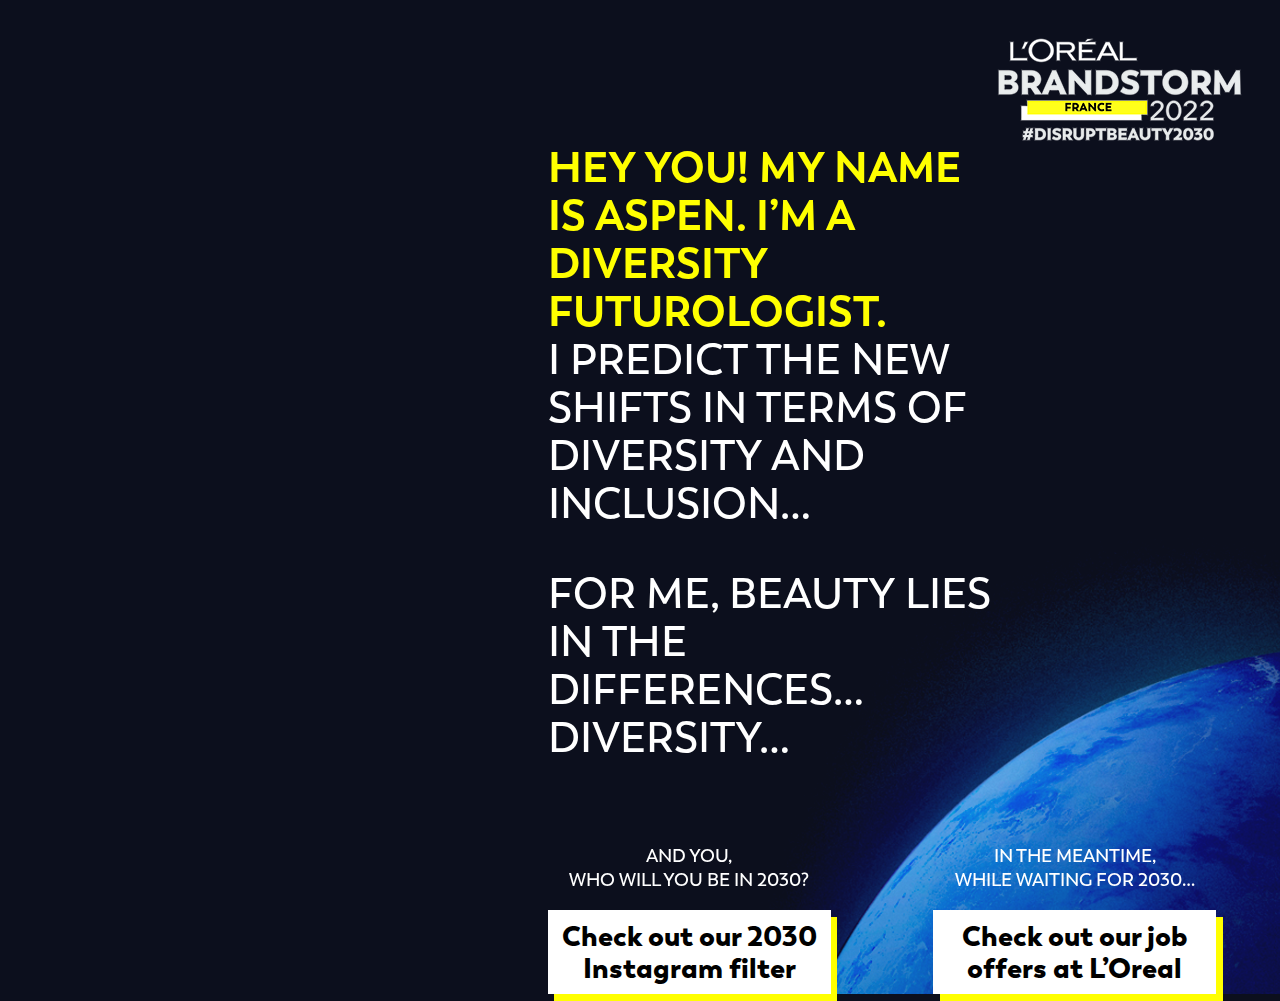
==== index.html @ 90a66a09 "First version" ====
<!doctype html>
<html class="no-js" lang="">

<head>
	<meta charset="utf-8">
	<title></title>
	<meta name="description" content="">
	<meta name="viewport" content="width=device-width, initial-scale=1">

	<meta property="og:title" content="">
	<meta property="og:type" content="">
	<meta property="og:url" content="">
	<meta property="og:image" content="">

	<!--  <link rel="manifest" href="site.webmanifest">-->
	<link rel="apple-touch-icon" href="icon.png">
	<!-- Place favicon.ico in the root directory -->

	<link rel="stylesheet" href="css/normalize.css">
	<link rel="stylesheet" href="css/main.css">

	<meta name="theme-color" content="#0c0f1d">
</head>

<body>

<header>
	<img src="images/logo-brandstorm-france-2022.png" alt="">
</header>
<article class="main-holder">
	<div class="video-face">
		<video src="videos/ASPEN.mp4" type="video/mp4"  autoplay muted loop></video>
	</div>
	<div class="bio">
		<p>
			<span>
				Hey you! My name is Aspen.
				I’m a diversity futurologist.
			</span>

			I predict the new shifts in terms
			of diversity and inclusion…
		</p>
		<p>
			For me, beauty lies in the differences… Diversity…
		</p>
		<div class="links">
			<div class="link">
				<p>
					And you,<br>
					who will you be in 2030?
				</p>
				<a href="https://www.instagram.com/ar/392877308940276/" target="_blank">
					Check out our 2030<br/>
					Instagram filter
				</a>
			</div>
			<div class="link">
				<p>
					In the meantime,<br>
					while waiting for 2030…
				</p>
				<a href="" target="_blank">
					Check out our job<br>
					offers at L’Oreal
				</a>
			</div>
		</div>
	</div>
</article>

<script src="js/vendor/modernizr-3.11.2.min.js"></script>
<script src="js/plugins.js"></script>
<script src="js/main.js"></script>

<!-- Google Analytics: change UA-XXXXX-Y to be your site's ID. -->
<script>
    window.ga = function () { ga.q.push(arguments) }; ga.q = []; ga.l = +new Date;
    ga('create', 'UA-XXXXX-Y', 'auto'); ga('set', 'anonymizeIp', true); ga('set', 'transport', 'beacon'); ga('send', 'pageview')
</script>
<script src="https://www.google-analytics.com/analytics.js" async></script>
</body>

</html>
---- css/main.css ----
/*! HTML5 Boilerplate v8.0.0 | MIT License | https://html5boilerplate.com/ */
/* main.css 2.1.0 | MIT License | https://github.com/h5bp/main.css#readme */
/*
 * What follows is the result of much research on cross-browser styling.
 * Credit left inline and big thanks to Nicolas Gallagher, Jonathan Neal,
 * Kroc Camen, and the H5BP dev community and team.
 */
/* ==========================================================================
   Base styles: opinionated defaults
   ========================================================================== */
html {
  color: #222;
  font-size: 1em;
  line-height: 1.4;
}
/*
 * Remove text-shadow in selection highlight:
 * https://twitter.com/miketaylr/status/12228805301
 *
 * Vendor-prefixed and regular ::selection selectors cannot be combined:
 * https://stackoverflow.com/a/16982510/7133471
 *
 * Customize the background color to match your design.
 */
::-moz-selection {
  background: #b3d4fc;
  text-shadow: none;
}
::selection {
  background: #b3d4fc;
  text-shadow: none;
}
/*
 * A better looking default horizontal rule
 */
hr {
  display: block;
  height: 1px;
  border: 0;
  border-top: 1px solid #ccc;
  margin: 1em 0;
  padding: 0;
}
/*
 * Remove the gap between audio, canvas, iframes,
 * images, videos and the bottom of their containers:
 * https://github.com/h5bp/html5-boilerplate/issues/440
 */
audio,
canvas,
iframe,
img,
svg,
video {
  vertical-align: middle;
}
/*
 * Remove default fieldset styles.
 */
fieldset {
  border: 0;
  margin: 0;
  padding: 0;
}
/*
 * Allow only vertical resizing of textareas.
 */
textarea {
  resize: vertical;
}
/* ==========================================================================
   Author's custom styles
   ========================================================================== */
/* ==========================================================================
   Helper classes
   ========================================================================== */
/*
 * Hide visually and from screen readers
 */
.hidden,
[hidden] {
  display: none !important;
}
/*
 * Hide only visually, but have it available for screen readers:
 * https://snook.ca/archives/html_and_css/hiding-content-for-accessibility
 *
 * 1. For long content, line feeds are not interpreted as spaces and small width
 *    causes content to wrap 1 word per line:
 *    https://medium.com/@jessebeach/beware-smushed-off-screen-accessible-text-5952a4c2cbfe
 */
.sr-only {
  border: 0;
  clip: rect(0, 0, 0, 0);
  height: 1px;
  margin: -1px;
  overflow: hidden;
  padding: 0;
  position: absolute;
  white-space: nowrap;
  width: 1px;
  /* 1 */
}
/*
 * Extends the .sr-only class to allow the element
 * to be focusable when navigated to via the keyboard:
 * https://www.drupal.org/node/897638
 */
.sr-only.focusable:active,
.sr-only.focusable:focus {
  clip: auto;
  height: auto;
  margin: 0;
  overflow: visible;
  position: static;
  white-space: inherit;
  width: auto;
}
/*
 * Hide visually and from screen readers, but maintain layout
 */
.invisible {
  visibility: hidden;
}
/*
 * Clearfix: contain floats
 *
 * For modern browsers
 * 1. The space content is one way to avoid an Opera bug when the
 *    `contenteditable` attribute is included anywhere else in the document.
 *    Otherwise it causes space to appear at the top and bottom of elements
 *    that receive the `clearfix` class.
 * 2. The use of `table` rather than `block` is only necessary if using
 *    `:before` to contain the top-margins of child elements.
 */
.clearfix::before,
.clearfix::after {
  content: " ";
  display: table;
}
.clearfix::after {
  clear: both;
}
::-webkit-scrollbar {
  width: 5px;
}
::-khtml-scrollbar {
  width: 5px;
}
::-moz-scrollbar {
  width: 5px;
}
::-ms-scrollbar {
  width: 5px;
}
::-o-scrollbar {
  width: 5px;
}
::-webkit-scrollbar-track {
  -webkit-box-shadow: inset 120px 120px 124px #24298f;
}
::-khtml-scrollbar-track {
  -webkit-box-shadow: inset 120px 120px 124px #24298f;
}
::-moz-scrollbar-track {
  -webkit-box-shadow: inset 120px 120px 124px #24298f;
}
::-webkit-scrollbar-thumb {
  -webkit-box-shadow: inset 0 0 76px #ffff00;
}
::-khtml-scrollbar-thumb {
  -webkit-box-shadow: inset 0 0 76px #ffff00;
}
::-moz-scrollbar-thumb {
  -webkit-box-shadow: inset 0 0 76px #ffff00;
}
@font-face {
  font-family: 'trenda-black';
  src: url('../fonts/Trenda-Black.otf') format('opentype');
  font-weight: normal;
  font-style: normal;
}
@font-face {
  font-family: 'trenda-bold';
  src: url('../fonts/Trenda-Bold.otf') format('opentype');
  font-weight: normal;
  font-style: normal;
}
@font-face {
  font-family: 'trenda-semibold';
  src: url('../fonts/Trenda-Semibold.otf') format('opentype');
  font-weight: normal;
  font-style: normal;
}
body {
  background: #0c0f1d url('../images/bg-brandstorm-france-2022.jpg') no-repeat center center;
  background-size: cover;
  background-blend-mode: lighten;
  overflow-x: hidden;
}
header {
  padding: 3vw 0 0 0;
  position: fixed;
  width: 100vw;
  top: 0;
  left: 0;
  z-index: 3;
}
header img {
  position: absolute;
  right: 3vw;
}
.main-holder {
  display: flex;
  align-items: center;
  align-content: center;
  width: 100vw;
  height: 100%;
  padding-top: 8vw;
}
.main-holder .video-face {
  width: 40%;
  padding: 0 0 0 3vw;
}
.main-holder .video-face video {
  width: 100%;
}
.main-holder .bio {
  width: 60%;
  padding: 0 5vw;
}
.main-holder .bio p {
  text-transform: uppercase;
  color: #ffffff;
  font-family: 'trenda-semibold';
  font-size: 42px;
  line-height: 48px;
  max-width: 68%;
}
.main-holder .bio p span {
  color: #ffff00;
  font-family: 'trenda-bold';
  display: block;
}
.main-holder .bio .links {
  display: flex;
  margin-top: 5vw;
}
.main-holder .bio .links .link {
  margin-right: 8vw;
  width: 50%;
}
.main-holder .bio .links .link:last-of-type {
  margin-right: 0;
}
.main-holder .bio .links p {
  font-size: 18px;
  line-height: 24px;
  text-align: center;
  max-width: 100%;
}
.main-holder .bio .links a {
  font-size: 28px;
  line-height: 32px;
  font-family: 'trenda-black';
  color: #000000;
  text-decoration: none;
  text-align: center;
  display: block;
  background: #ffffff;
  padding: 10px;
  position: relative;
  -webkit-transition: all cubic-bezier(0.34, 0.57, 0.21, 0.99) 0.6s;
  -khtml-transition: all cubic-bezier(0.34, 0.57, 0.21, 0.99) 0.6s;
  -moz-transition: all cubic-bezier(0.34, 0.57, 0.21, 0.99) 0.6s;
  transition: all cubic-bezier(0.34, 0.57, 0.21, 0.99) 0.6s;
}
.main-holder .bio .links a:after {
  content: '';
  position: absolute;
  z-index: -1;
  display: block;
  width: 100%;
  height: 100%;
  background: #ffff00;
  top: 0.5vw;
  left: 0.5vw;
  will-change: transform;
  -webkit-transition: all cubic-bezier(0.34, 0.57, 0.21, 0.99) 0.6s;
  -khtml-transition: all cubic-bezier(0.34, 0.57, 0.21, 0.99) 0.6s;
  -moz-transition: all cubic-bezier(0.34, 0.57, 0.21, 0.99) 0.6s;
  transition: all cubic-bezier(0.34, 0.57, 0.21, 0.99) 0.6s;
}
.main-holder .bio .links a:hover {
  background: #ffff00;
}
.main-holder .bio .links a:hover:after {
  background: #ffffff;
  transform: translateY(-0.2vw) translateX(-0.2vw);
}
@media screen and (min-width: 220px) and (max-width: 990px) {
  body {
    background: #0c0f1d url(../images/bg-brandstorm-france-2022.jpg) no-repeat center center;
    background-size: cover;
    background-blend-mode: lighten;
    overflow-x: hidden;
    background-attachment: fixed;
  }
  header {
    padding: 6vw 0 0 0;
    position: absolute;
    width: 100vw;
    top: 0;
    left: 0;
    display: flex;
    justify-content: center;
  }
  header img {
    position: relative;
    right: 0;
  }
  .main-holder {
    display: flex;
    align-items: center;
    align-content: center;
    width: 100vw;
    height: 100%;
    padding: 40vw 0 0 0;
    flex-wrap: wrap;
    justify-content: center;
  }
  .main-holder .video-face {
    width: 100%;
    padding: 0 5vw;
  }
  .main-holder .video-face video {
    width: 100%;
  }
  .main-holder .bio {
    width: 100%;
    padding: 0 5vw;
  }
  .main-holder .bio p {
    font-size: 6vw;
    line-height: 9vw;
  }
  .main-holder .bio p span {
    color: #ffff00;
    font-family: 'trenda-bold';
    display: block;
  }
}
@media only screen and (min-width: 35em) {
  /* Style adjustments for viewports that meet the condition */
}
@media print, (-webkit-min-device-pixel-ratio: 1.25), (min-resolution: 1.25dppx), (min-resolution: 120dpi) {
  /* Style adjustments for high resolution devices */
}
/* ==========================================================================
   Print styles.
   Inlined to avoid the additional HTTP request:
   https://www.phpied.com/delay-loading-your-print-css/
   ========================================================================== */
@media print {
  *,
  *::before,
  *::after {
    background: #fff !important;
    color: #000 !important;
    /* Black prints faster */
    box-shadow: none !important;
    text-shadow: none !important;
  }
  a,
  a:visited {
    text-decoration: underline;
  }
  a[href]::after {
    content: " (" attr(href) ")";
  }
  abbr[title]::after {
    content: " (" attr(title) ")";
  }
  /*
	 * Don't show links that are fragment identifiers,
	 * or use the `javascript:` pseudo protocol
	 */
  a[href^="#"]::after,
  a[href^="javascript:"]::after {
    content: "";
  }
  pre {
    white-space: pre-wrap !important;
  }
  pre,
  blockquote {
    border: 1px solid #999;
    page-break-inside: avoid;
  }
  /*
	 * Printing Tables:
	 * https://web.archive.org/web/20180815150934/http://css-discuss.incutio.com/wiki/Printing_Tables
	 */
  thead {
    display: table-header-group;
  }
  tr,
  img {
    page-break-inside: avoid;
  }
  p,
  h2,
  h3 {
    orphans: 3;
    widows: 3;
  }
  h2,
  h3 {
    page-break-after: avoid;
  }
}
/*# sourceMappingURL=main.css.map */
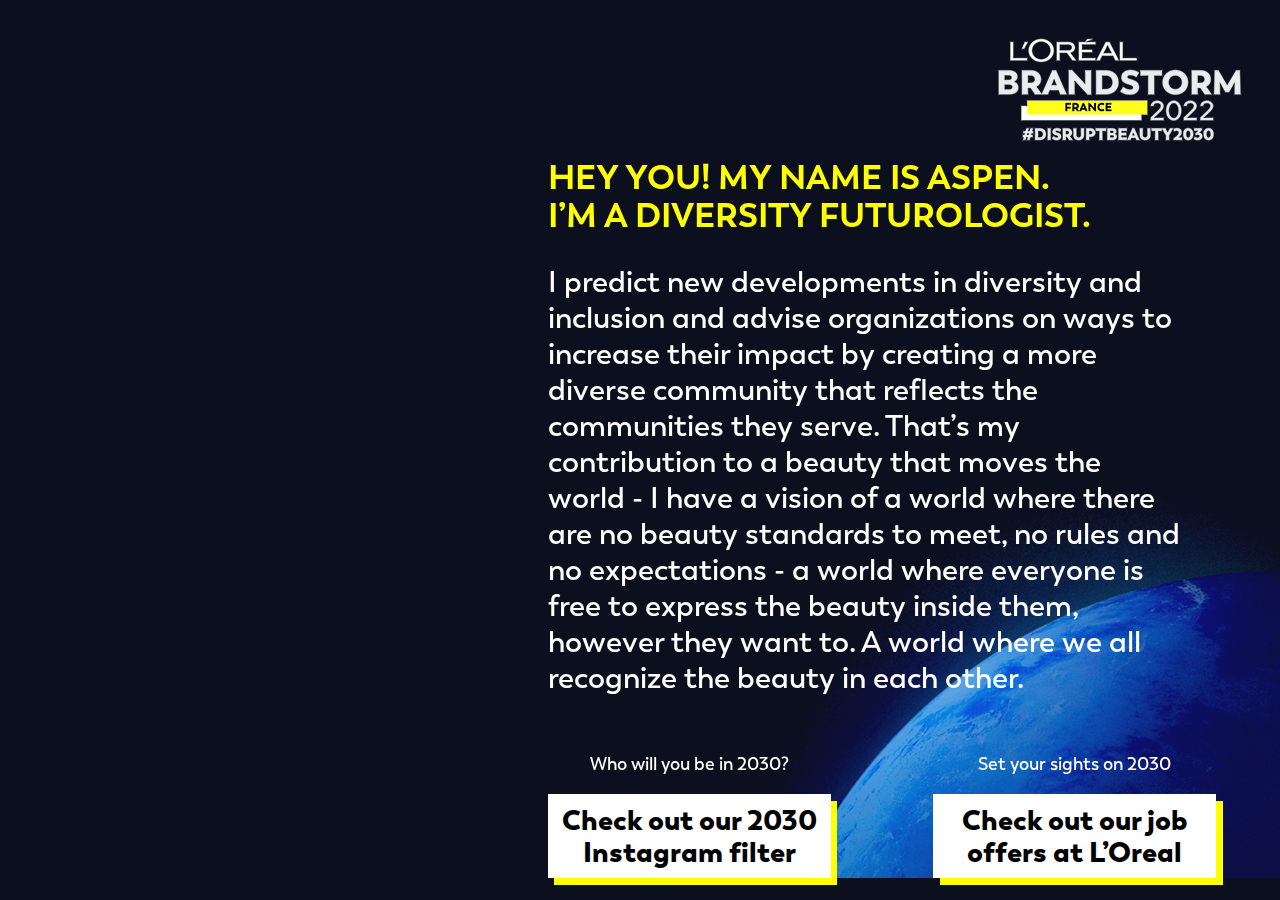
==== commit ca001dcf: "css and layout updates" ====
--- a/index.html
+++ b/index.html
@@ -3,14 +3,14 @@
 
 <head>
 	<meta charset="utf-8">
-	<title></title>
+	<title>L'Oréal Brandstorm France 2022</title>
 	<meta name="description" content="">
 	<meta name="viewport" content="width=device-width, initial-scale=1">
 
-	<meta property="og:title" content="">
-	<meta property="og:type" content="">
+	<meta property="og:title" content="L'Oréal Brandstorm France 2022">
+	<meta property="og:type" content="website">
 	<meta property="og:url" content="">
-	<meta property="og:image" content="">
+	<meta property="og:image" content="images/logo-brandstorm-france-2022.png">
 
 	<!--  <link rel="manifest" href="site.webmanifest">-->
 	<link rel="apple-touch-icon" href="icon.png">
@@ -34,21 +34,19 @@
 	<div class="bio">
 		<p>
 			<span>
-				Hey you! My name is Aspen.
+				Hey you! My name is Aspen.<br>
 				I’m a diversity futurologist.
 			</span>
-
-			I predict the new shifts in terms
-			of diversity and inclusion…
 		</p>
 		<p>
-			For me, beauty lies in the differences… Diversity…
+			I predict new developments in diversity and inclusion and advise organizations on ways to increase their impact by creating
+			a more diverse community that reflects the communities they serve. That’s my contribution to a beauty that moves the world - I have a vision of a world where there are no beauty standards
+			to meet, no rules and no expectations - a world where everyone is free to express the beauty inside them, however they want to. A world where we all recognize the beauty in each other.
 		</p>
 		<div class="links">
 			<div class="link">
 				<p>
-					And you,<br>
-					who will you be in 2030?
+					Who will you be in 2030?
 				</p>
 				<a href="https://www.instagram.com/ar/392877308940276/" target="_blank">
 					Check out our 2030<br/>
@@ -57,10 +55,9 @@
 			</div>
 			<div class="link">
 				<p>
-					In the meantime,<br>
-					while waiting for 2030…
+					Set your sights on 2030
 				</p>
-				<a href="" target="_blank">
+				<a href="https://careers.loreal.com/ " target="_blank">
 					Check out our job<br>
 					offers at L’Oreal
 				</a>
--- a/css/main.css
+++ b/css/main.css
@@ -216,11 +216,13 @@
   align-content: center;
   width: 100vw;
   height: 100%;
-  padding-top: 8vw;
+  padding-top: 10vw;
 }
 .main-holder .video-face {
   width: 40%;
   padding: 0 0 0 3vw;
+  position: relative;
+  bottom: 5vw;
 }
 .main-holder .video-face video {
   width: 100%;
@@ -230,21 +232,23 @@
   padding: 0 5vw;
 }
 .main-holder .bio p {
-  text-transform: uppercase;
   color: #ffffff;
   font-family: 'trenda-semibold';
-  font-size: 42px;
-  line-height: 48px;
-  max-width: 68%;
+  font-size: 30px;
+  line-height: 36px;
+  max-width: 95%;
 }
 .main-holder .bio p span {
+  text-transform: uppercase;
+  font-size: 34px;
+  line-height: 38px;
   color: #ffff00;
   font-family: 'trenda-bold';
   display: block;
 }
 .main-holder .bio .links {
   display: flex;
-  margin-top: 5vw;
+  margin-top: 3vw;
 }
 .main-holder .bio .links .link {
   margin-right: 8vw;
@@ -300,7 +304,7 @@
 }
 @media screen and (min-width: 220px) and (max-width: 990px) {
   body {
-    background: #0c0f1d url(../images/bg-brandstorm-france-2022.jpg) no-repeat center center;
+    background: #0c0f1d url(../images/bg-brandstorm-france-2022.jpg) no-repeat top right;
     background-size: cover;
     background-blend-mode: lighten;
     overflow-x: hidden;
@@ -341,13 +345,32 @@
     padding: 0 5vw;
   }
   .main-holder .bio p {
-    font-size: 6vw;
-    line-height: 9vw;
+    font-size: 4vw;
+    line-height: 7vw;
+    max-width: 100%;
   }
   .main-holder .bio p span {
+    font-size: 5vw;
+    line-height: 8vw;
     color: #ffff00;
     font-family: 'trenda-bold';
     display: block;
+  }
+  .main-holder .bio .links {
+    display: flex;
+    margin-top: 10vw;
+    flex-wrap: wrap;
+    justify-content: center;
+    padding-bottom: 10vw;
+  }
+  .main-holder .bio .links .link {
+    margin-right: 0;
+    margin-bottom: 8vw;
+    width: 100%;
+  }
+  .main-holder .bio .links .link a {
+    font-size: 5vw;
+    line-height: 7vw;
   }
 }
 @media only screen and (min-width: 35em) {
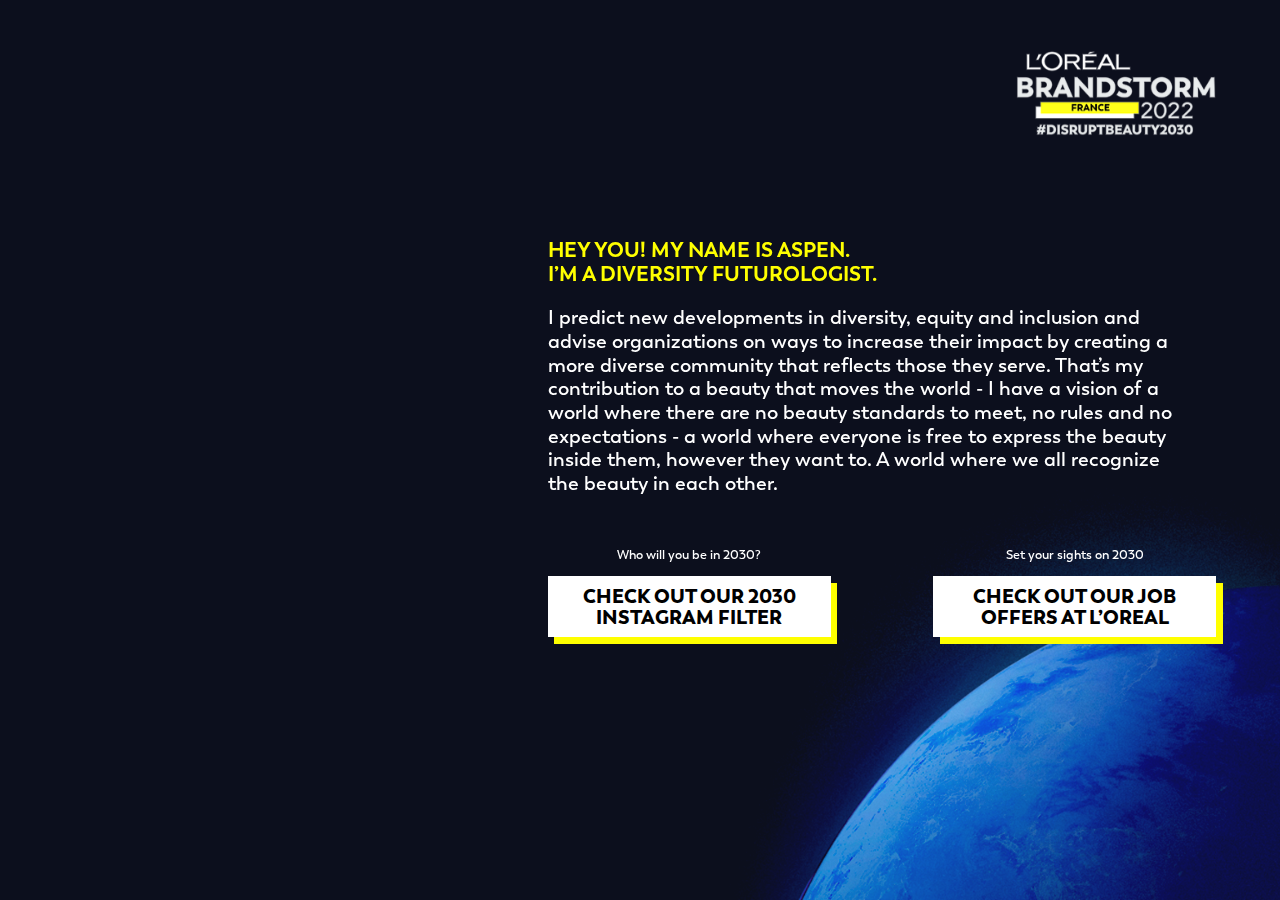
==== commit 70e9fae3: "responsive updates" ====
--- a/index.html
+++ b/index.html
@@ -9,8 +9,8 @@
 
 	<meta property="og:title" content="L'Oréal Brandstorm France 2022">
 	<meta property="og:type" content="website">
-	<meta property="og:url" content="">
-	<meta property="og:image" content="images/logo-brandstorm-france-2022.png">
+	<meta property="og:url" content="http://13-years.com/brandstormfrance2022/aspen">
+	<meta property="og:image" content="http://13-years.com/brandstormfrance2022/logo-brandstorm-france-2022.png">
 
 	<!--  <link rel="manifest" href="site.webmanifest">-->
 	<link rel="apple-touch-icon" href="icon.png">
@@ -39,9 +39,11 @@
 			</span>
 		</p>
 		<p>
-			I predict new developments in diversity and inclusion and advise organizations on ways to increase their impact by creating
-			a more diverse community that reflects the communities they serve. That’s my contribution to a beauty that moves the world - I have a vision of a world where there are no beauty standards
-			to meet, no rules and no expectations - a world where everyone is free to express the beauty inside them, however they want to. A world where we all recognize the beauty in each other.
+			I predict new developments in diversity, equity and inclusion and advise organizations on ways to increase
+			their impact by creating a more diverse community that reflects those they serve. That’s my contribution to
+			a beauty that moves the world - I have a vision of a world where there are no beauty standards to meet,
+			no rules and no expectations - a world where everyone is free to express the beauty inside them, however
+			they want to. A world where we all recognize the beauty in each other.
 		</p>
 		<div class="links">
 			<div class="link">
--- a/css/main.css
+++ b/css/main.css
@@ -199,7 +199,7 @@
   overflow-x: hidden;
 }
 header {
-  padding: 3vw 0 0 0;
+  padding: 4vw 0 0 0;
   position: fixed;
   width: 100vw;
   top: 0;
@@ -208,7 +208,7 @@
 }
 header img {
   position: absolute;
-  right: 3vw;
+  right: 5vw;
 }
 .main-holder {
   display: flex;
@@ -234,14 +234,14 @@
 .main-holder .bio p {
   color: #ffffff;
   font-family: 'trenda-semibold';
-  font-size: 30px;
-  line-height: 36px;
+  font-size: 1.56vw;
+  line-height: 1.85vw;
   max-width: 95%;
 }
 .main-holder .bio p span {
   text-transform: uppercase;
-  font-size: 34px;
-  line-height: 38px;
+  font-size: 1.6vw;
+  line-height: 1.9vw;
   color: #ffff00;
   font-family: 'trenda-bold';
   display: block;
@@ -260,12 +260,15 @@
 .main-holder .bio .links p {
   font-size: 18px;
   line-height: 24px;
+  font-size: 1vw;
+  line-height: 1.3vw;
   text-align: center;
   max-width: 100%;
 }
 .main-holder .bio .links a {
-  font-size: 28px;
-  line-height: 32px;
+  font-size: 1.5vw;
+  line-height: 1.6vw;
+  text-transform: uppercase;
   font-family: 'trenda-black';
   color: #000000;
   text-decoration: none;
@@ -302,13 +305,28 @@
   background: #ffffff;
   transform: translateY(-0.2vw) translateX(-0.2vw);
 }
-@media screen and (min-width: 220px) and (max-width: 990px) {
+@media screen and (min-width: 1180px) and (max-width: 1440px) {
+  body {
+    min-height: 100vh;
+  }
+  .main-holder {
+    padding-top: 15vw;
+  }
+}
+@media screen and (min-width: 1180px) and (max-width: 1280px) {
+  header img {
+    max-width: 200px;
+  }
+  .main-holder {
+    padding-top: 17vw;
+  }
+}
+@media screen and (min-width: 220px) and (max-width: 1180px) {
   body {
     background: #0c0f1d url(../images/bg-brandstorm-france-2022.jpg) no-repeat top right;
     background-size: cover;
     background-blend-mode: lighten;
     overflow-x: hidden;
-    background-attachment: fixed;
   }
   header {
     padding: 6vw 0 0 0;
@@ -342,10 +360,10 @@
   }
   .main-holder .bio {
     width: 100%;
-    padding: 0 5vw;
+    padding: 0 9vw;
   }
   .main-holder .bio p {
-    font-size: 4vw;
+    font-size: 4.3vw;
     line-height: 7vw;
     max-width: 100%;
   }
@@ -368,9 +386,13 @@
     margin-bottom: 8vw;
     width: 100%;
   }
+  .main-holder .bio .links .link p {
+    font-size: 4vw;
+    line-height: 7vw;
+  }
   .main-holder .bio .links .link a {
-    font-size: 5vw;
-    line-height: 7vw;
+    font-size: 4vw;
+    line-height: 6vw;
   }
 }
 @media only screen and (min-width: 35em) {
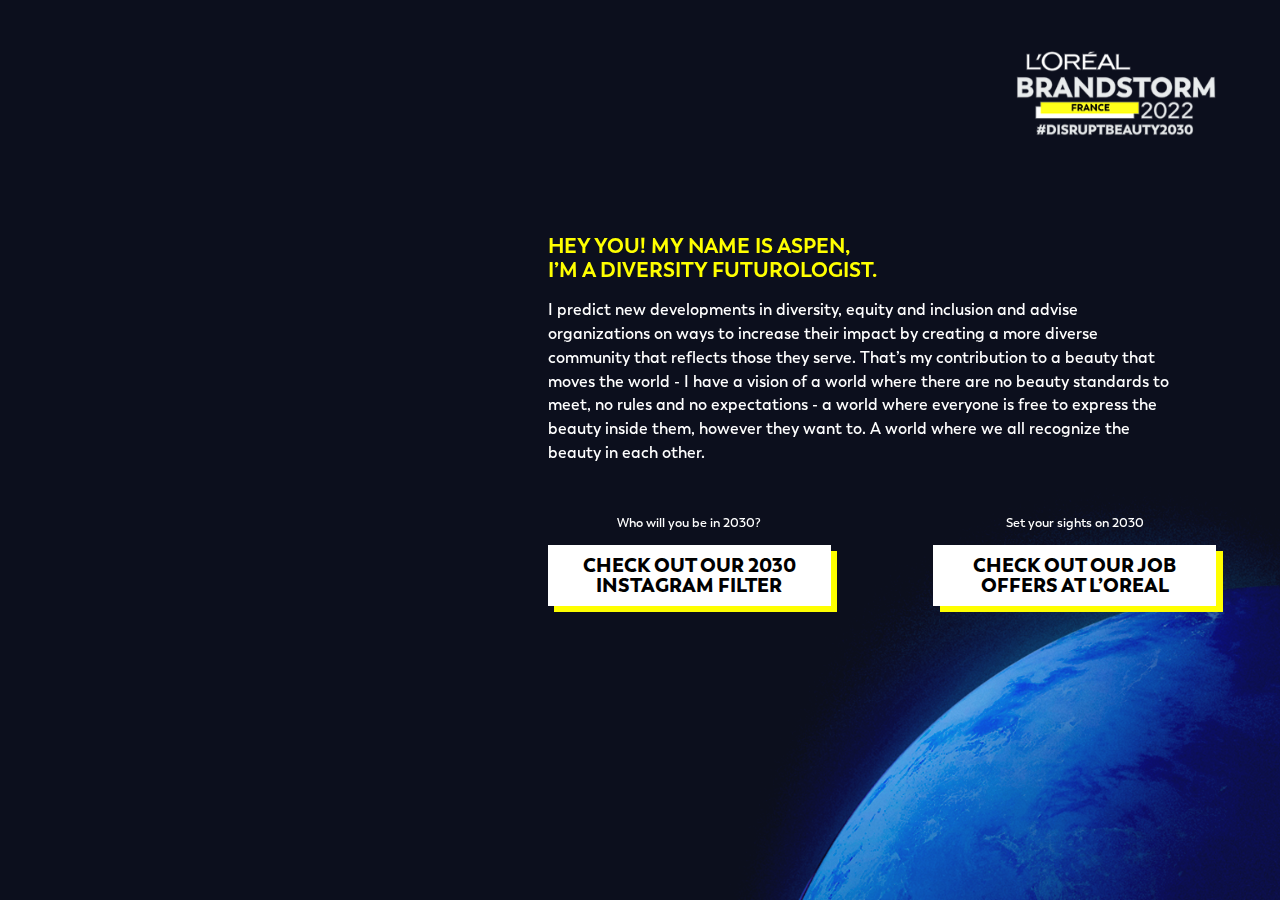
==== commit 1aa0efdb: "pages and js update for iphone video play" ====
--- a/index.html
+++ b/index.html
@@ -29,21 +29,17 @@
 </header>
 <article class="main-holder">
 	<div class="video-face">
-		<video src="videos/ASPEN.mp4" type="video/mp4"  autoplay muted loop></video>
+		<video id="face_video" src="videos/ASPEN.mp4" type="video/mp4"  autoplay muted loop playsinline></video>
 	</div>
 	<div class="bio">
 		<p>
 			<span>
-				Hey you! My name is Aspen.<br>
+				Hey you! My name is Aspen,<br>
 				I’m a diversity futurologist.
 			</span>
 		</p>
 		<p>
-			I predict new developments in diversity, equity and inclusion and advise organizations on ways to increase
-			their impact by creating a more diverse community that reflects those they serve. That’s my contribution to
-			a beauty that moves the world - I have a vision of a world where there are no beauty standards to meet,
-			no rules and no expectations - a world where everyone is free to express the beauty inside them, however
-			they want to. A world where we all recognize the beauty in each other.
+			I predict new developments in diversity, equity and inclusion and advise organizations on ways to increase their impact by creating a more diverse community that reflects those they serve. That’s my contribution to a beauty that moves the world - I have a vision of a world where there are no beauty standards to meet, no rules and no expectations - a world where everyone is free to express the beauty inside them, however they want to. A world where we all recognize the beauty in each other.
 		</p>
 		<div class="links">
 			<div class="link">
@@ -68,16 +64,11 @@
 	</div>
 </article>
 
+<script src="https://code.jquery.com/jquery-3.6.0.js" integrity="sha256-H+K7U5CnXl1h5ywQfKtSj8PCmoN9aaq30gDh27Xc0jk=" crossorigin="anonymous"></script>
 <script src="js/vendor/modernizr-3.11.2.min.js"></script>
 <script src="js/plugins.js"></script>
 <script src="js/main.js"></script>
 
-<!-- Google Analytics: change UA-XXXXX-Y to be your site's ID. -->
-<script>
-    window.ga = function () { ga.q.push(arguments) }; ga.q = []; ga.l = +new Date;
-    ga('create', 'UA-XXXXX-Y', 'auto'); ga('set', 'anonymizeIp', true); ga('set', 'transport', 'beacon'); ga('send', 'pageview')
-</script>
-<script src="https://www.google-analytics.com/analytics.js" async></script>
 </body>
 
 </html>
--- a/css/main.css
+++ b/css/main.css
@@ -224,7 +224,8 @@
   position: relative;
   bottom: 5vw;
 }
-.main-holder .video-face video {
+.main-holder .video-face video,
+.main-holder .video-face img {
   width: 100%;
 }
 .main-holder .bio {
@@ -234,7 +235,7 @@
 .main-holder .bio p {
   color: #ffffff;
   font-family: 'trenda-semibold';
-  font-size: 1.56vw;
+  font-size: 1.26vw;
   line-height: 1.85vw;
   max-width: 95%;
 }
